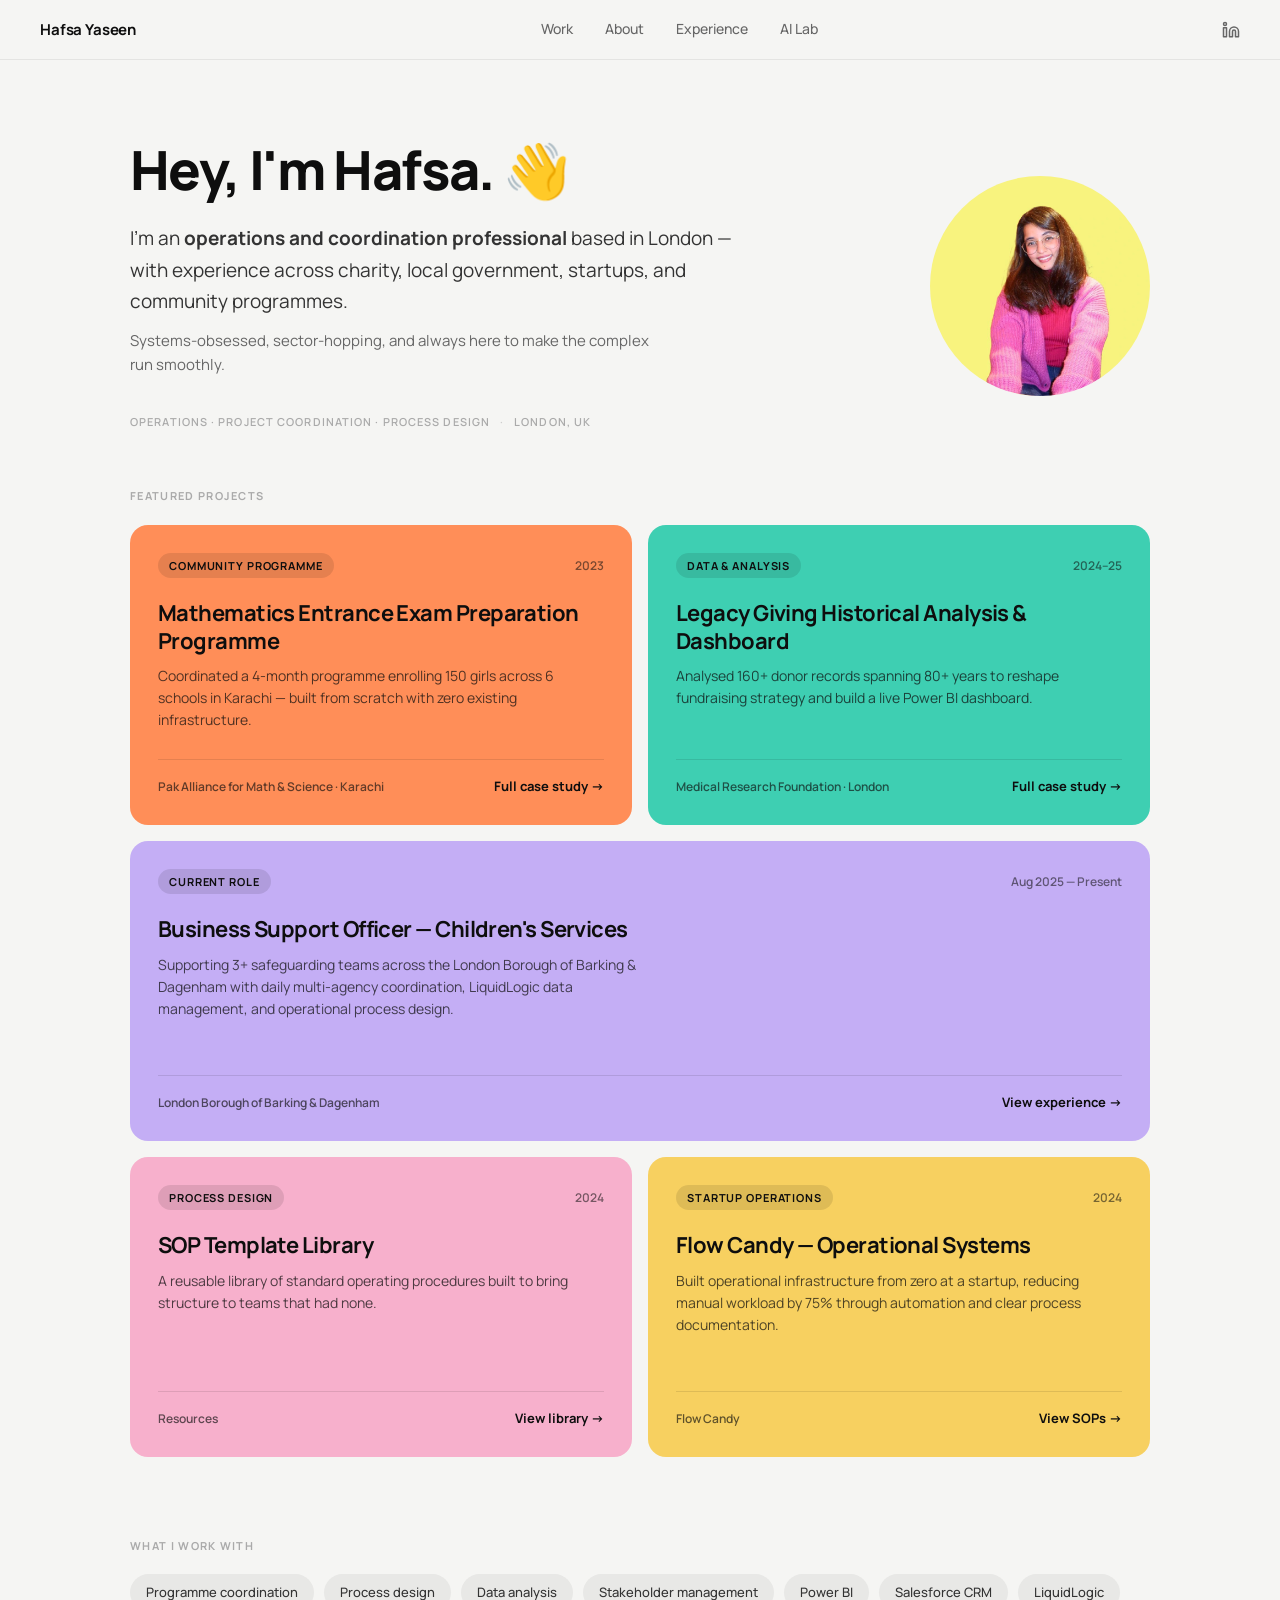
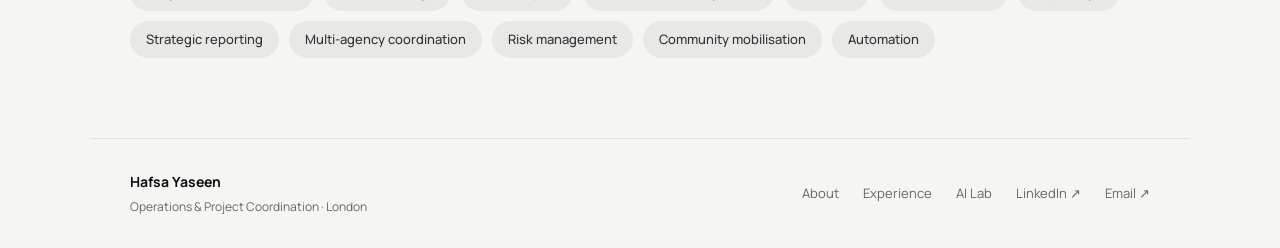
==== index.html @ c568e9f1 "Initial portfolio commit" ====
<!DOCTYPE html>
<html lang="en">
<head>
  <meta charset="UTF-8">
  <meta name="viewport" content="width=device-width, initial-scale=1.0">
  <title>Hafsa Yaseen — Operations & Project Coordination</title>
  <link rel="preconnect" href="https://fonts.googleapis.com">
  <link rel="preconnect" href="https://fonts.gstatic.com" crossorigin>
  <link href="https://fonts.googleapis.com/css2?family=Manrope:wght@300;400;500;600;700;800&display=swap" rel="stylesheet">
  <link rel="stylesheet" href="style.css">
</head>
<body>

<!-- NAV -->
<nav class="nav">
  <a class="nav-logo" href="/">Hafsa Yaseen</a>
  <div class="nav-center">
    <a href="#work" class="nav-link">Work</a>
    <a href="about.html" class="nav-link">About</a>
    <a href="experience.html" class="nav-link">Experience</a>
    <a href="ai-projects.html" class="nav-link">AI Lab</a>
  </div>
  <div class="nav-right">
    <a class="nav-icon" href="https://www.linkedin.com/in/-hafsa-yaseen/" target="_blank" rel="noopener" aria-label="LinkedIn">
      <svg width="18" height="18" viewBox="0 0 24 24" fill="none" stroke="currentColor" stroke-width="2" stroke-linecap="round" stroke-linejoin="round">
        <path d="M16 8a6 6 0 0 1 6 6v7h-4v-7a2 2 0 0 0-2-2 2 2 0 0 0-2 2v7h-4v-7a6 6 0 0 1 6-6z"/>
        <rect x="2" y="9" width="4" height="12"/>
        <circle cx="4" cy="4" r="2"/>
      </svg>
    </a>
  </div>
</nav>

<main>

  <!-- HERO -->
  <section class="hero">
    <div class="hero-text">
      <h1 class="hero-hi">Hey, I'm Hafsa. <span class="hero-wave">👋</span></h1>
      <p class="hero-lead">
        I'm an <strong>operations and coordination professional</strong> based in London — with experience across charity, local government, startups, and community programmes.
      </p>
      <p class="hero-tagline">
        Systems-obsessed, sector-hopping, and always here to make the complex run smoothly.
      </p>
      <div class="hero-meta">
        <span>Operations · Project Coordination · Process Design</span>
        <span class="hero-dot">·</span>
        <span>London, UK</span>
      </div>
    </div>
    <div class="hero-photo-wrap">
      <img src="hafsa.jpg" alt="Hafsa Yaseen" class="hero-photo">
    </div>
  </section>

  <!-- WORK -->
  <section class="work" id="work">
    <p class="section-eyebrow">Featured Projects</p>
    <div class="proj-grid">

      <!-- 1: Maths Programme -->
      <a class="pc pc--orange" href="portfolio-document.html" target="_blank">
        <div class="pc-head">
          <span class="pc-badge">Community programme</span>
          <span class="pc-year">2023</span>
        </div>
        <div class="pc-body">
          <h2 class="pc-title">Mathematics Entrance Exam Preparation Programme</h2>
          <p class="pc-desc">Coordinated a 4-month programme enrolling 150 girls across 6 schools in Karachi — built from scratch with zero existing infrastructure.</p>
        </div>
        <div class="pc-foot">
          <span class="pc-org">Pak Alliance for Math &amp; Science · Karachi</span>
          <span class="pc-arrow">Full case study →</span>
        </div>
      </a>

      <!-- 2: Legacy Giving -->
      <a class="pc pc--teal" href="portfolio-legacy-giving.html" target="_blank">
        <div class="pc-head">
          <span class="pc-badge">Data &amp; analysis</span>
          <span class="pc-year">2024–25</span>
        </div>
        <div class="pc-body">
          <h2 class="pc-title">Legacy Giving Historical Analysis &amp; Dashboard</h2>
          <p class="pc-desc">Analysed 160+ donor records spanning 80+ years to reshape fundraising strategy and build a live Power BI dashboard.</p>
        </div>
        <div class="pc-foot">
          <span class="pc-org">Medical Research Foundation · London</span>
          <span class="pc-arrow">Full case study →</span>
        </div>
      </a>

      <!-- 3: BSO — full width, featured -->
      <a class="pc pc--purple pc--wide" href="experience.html" target="_blank">
        <div class="pc-head">
          <span class="pc-badge">Current role</span>
          <span class="pc-year">Aug 2025 — Present</span>
        </div>
        <div class="pc-body">
          <h2 class="pc-title">Business Support Officer — Children's Services</h2>
          <p class="pc-desc">Supporting 3+ safeguarding teams across the London Borough of Barking &amp; Dagenham with daily multi-agency coordination, LiquidLogic data management, and operational process design.</p>
        </div>
        <div class="pc-foot">
          <span class="pc-org">London Borough of Barking &amp; Dagenham</span>
          <span class="pc-arrow">View experience →</span>
        </div>
      </a>

      <!-- 4: SOP Templates -->
      <a class="pc pc--rose" href="sop-templates.html" target="_blank">
        <div class="pc-head">
          <span class="pc-badge">Process design</span>
          <span class="pc-year">2024</span>
        </div>
        <div class="pc-body">
          <h2 class="pc-title">SOP Template Library</h2>
          <p class="pc-desc">A reusable library of standard operating procedures built to bring structure to teams that had none.</p>
        </div>
        <div class="pc-foot">
          <span class="pc-org">Resources</span>
          <span class="pc-arrow">View library →</span>
        </div>
      </a>

      <!-- 5: Flow Candy -->
      <a class="pc pc--yellow" href="flowcandy-sops.html" target="_blank">
        <div class="pc-head">
          <span class="pc-badge">Startup operations</span>
          <span class="pc-year">2024</span>
        </div>
        <div class="pc-body">
          <h2 class="pc-title">Flow Candy — Operational Systems</h2>
          <p class="pc-desc">Built operational infrastructure from zero at a startup, reducing manual workload by 75% through automation and clear process documentation.</p>
        </div>
        <div class="pc-foot">
          <span class="pc-org">Flow Candy</span>
          <span class="pc-arrow">View SOPs →</span>
        </div>
      </a>

    </div>
  </section>

  <!-- SKILLS -->
  <section class="skills-strip">
    <p class="section-eyebrow">What I work with</p>
    <div class="skills-row">
      <span class="skill-pill">Programme coordination</span>
      <span class="skill-pill">Process design</span>
      <span class="skill-pill">Data analysis</span>
      <span class="skill-pill">Stakeholder management</span>
      <span class="skill-pill">Power BI</span>
      <span class="skill-pill">Salesforce CRM</span>
      <span class="skill-pill">LiquidLogic</span>
      <span class="skill-pill">Strategic reporting</span>
      <span class="skill-pill">Multi-agency coordination</span>
      <span class="skill-pill">Risk management</span>
      <span class="skill-pill">Community mobilisation</span>
      <span class="skill-pill">Automation</span>
    </div>
  </section>

</main>

<!-- FOOTER -->
<footer class="site-footer">
  <div class="footer-l">
    <span class="footer-name">Hafsa Yaseen</span>
    <span class="footer-role">Operations &amp; Project Coordination · London</span>
  </div>
  <div class="footer-r">
    <a href="about.html">About</a>
    <a href="experience.html">Experience</a>
    <a href="ai-projects.html">AI Lab</a>
    <a href="https://www.linkedin.com/in/-hafsa-yaseen/" target="_blank" rel="noopener">LinkedIn ↗</a>
    <a href="mailto:hafsayaseen@gmail.com">Email ↗</a>
  </div>
</footer>

</body>
</html>
---- style.css ----
*, *::before, *::after { box-sizing: border-box; margin: 0; padding: 0; }

:root {
  --bg: #f5f5f3;
  --black: #0e0e0e;
  --mid: #666;
  --light: #aaa;
  --nav-h: 60px;
}

body {
  font-family: 'Manrope', sans-serif;
  background: var(--bg);
  color: var(--black);
  font-size: 15px;
  line-height: 1.6;
  -webkit-font-smoothing: antialiased;
}

a { text-decoration: none; color: inherit; }

/* ── NAV ── */
.nav {
  position: sticky;
  top: 0;
  z-index: 100;
  height: var(--nav-h);
  background: var(--bg);
  display: flex;
  align-items: center;
  justify-content: space-between;
  padding: 0 40px;
  border-bottom: 1px solid rgba(0,0,0,0.07);
}

.nav-logo {
  font-weight: 700;
  font-size: 15px;
  letter-spacing: -0.01em;
  color: var(--black);
}

.nav-center {
  display: flex;
  gap: 32px;
}

.nav-link {
  font-size: 14px;
  font-weight: 500;
  color: var(--mid);
  transition: color 0.18s;
}
.nav-link:hover { color: var(--black); }

.nav-right {
  display: flex;
  gap: 16px;
  align-items: center;
}

.nav-icon {
  color: var(--mid);
  transition: color 0.18s;
  display: flex;
  align-items: center;
}
.nav-icon:hover { color: var(--black); }

/* ── SHARED LABELS ── */
.page-label,
.section-label,
.sec-label,
.section-eyebrow {
  font-size: 11px;
  font-weight: 700;
  text-transform: uppercase;
  letter-spacing: 0.12em;
  color: var(--light);
  margin-bottom: 20px;
}

/* ── DIVIDER ── */
.divider { height: 1px; background: rgba(0,0,0,0.08); margin: 48px 0; }

/* ── FOOTER ── */
.site-footer {
  border-top: 1px solid rgba(0,0,0,0.08);
  display: flex;
  align-items: center;
  justify-content: space-between;
  padding: 32px 40px;
  max-width: 1100px;
  margin: 0 auto;
}

.footer-l {
  display: flex;
  flex-direction: column;
  gap: 4px;
}

.footer-name {
  font-size: 14px;
  font-weight: 700;
}

.footer-role {
  font-size: 12px;
  color: var(--mid);
}

.footer-r {
  display: flex;
  gap: 24px;
  font-size: 13px;
  color: var(--mid);
}

.footer-r a { transition: color 0.18s; }
.footer-r a:hover { color: var(--black); }

/* ── HERO ── */
.hero {
  max-width: 1100px;
  margin: 0 auto;
  padding: 80px 40px 56px;
  display: flex;
  align-items: center;
  gap: 64px;
}

.hero-text {
  flex: 1;
  min-width: 0;
}

.hero-photo-wrap {
  flex-shrink: 0;
}

.hero-photo {
  width: 220px;
  height: 220px;
  border-radius: 50%;
  object-fit: cover;
  object-position: center top;
  display: block;
}

.hero-hi {
  font-size: clamp(34px, 5vw, 54px);
  font-weight: 800;
  letter-spacing: -0.03em;
  line-height: 1.1;
  margin-bottom: 24px;
}

.hero-wave {
  display: inline-block;
  animation: wave 2.5s ease-in-out infinite;
  transform-origin: 70% 70%;
}

@keyframes wave {
  0%, 100% { transform: rotate(0deg); }
  20%       { transform: rotate(20deg); }
  40%       { transform: rotate(-10deg); }
  60%       { transform: rotate(14deg); }
  80%       { transform: rotate(-8deg); }
}

.hero-lead {
  font-size: clamp(16px, 2.2vw, 19px);
  font-weight: 400;
  color: #333;
  max-width: 620px;
  margin-bottom: 12px;
  line-height: 1.65;
}

.hero-lead strong { font-weight: 700; }

.hero-tagline {
  font-size: 15px;
  color: var(--mid);
  max-width: 540px;
  margin-bottom: 36px;
}

.hero-meta {
  display: flex;
  align-items: center;
  gap: 10px;
  font-size: 11px;
  color: var(--light);
  font-weight: 600;
  text-transform: uppercase;
  letter-spacing: 0.1em;
}
.hero-dot { opacity: 0.5; }

/* ── WORK SECTION ── */
.work {
  max-width: 1100px;
  margin: 0 auto;
  padding: 0 40px 80px;
}

/* ── PROJECT GRID ── */
.proj-grid {
  display: grid;
  grid-template-columns: repeat(2, 1fr);
  gap: 16px;
}

/* ── PROJECT CARD ── */
.pc {
  display: flex;
  flex-direction: column;
  border-radius: 18px;
  padding: 28px;
  min-height: 300px;
  cursor: pointer;
  transition: transform 0.2s ease, box-shadow 0.2s ease;
  text-decoration: none;
  color: #0e0e0e;
}

.pc:hover {
  transform: translateY(-5px);
  box-shadow: 0 20px 56px rgba(0,0,0,0.13);
}

.pc--orange { background: #ff8e58; }
.pc--teal   { background: #3ecfb2; }
.pc--purple { background: #c4aef5; }
.pc--rose   { background: #f7b0cc; }
.pc--yellow { background: #f7d060; }

.pc--wide { grid-column: 1 / -1; }

.pc-head {
  display: flex;
  align-items: center;
  justify-content: space-between;
}

.pc-badge {
  font-size: 11px;
  font-weight: 700;
  text-transform: uppercase;
  letter-spacing: 0.08em;
  background: rgba(0,0,0,0.1);
  padding: 4px 11px;
  border-radius: 100px;
}

.pc-year {
  font-size: 12px;
  font-weight: 600;
  opacity: 0.55;
}

.pc-body {
  flex: 1;
  padding: 22px 0 18px;
}

.pc-title {
  font-size: clamp(18px, 2vw, 22px);
  font-weight: 700;
  letter-spacing: -0.025em;
  line-height: 1.25;
  margin-bottom: 10px;
}

.pc-desc {
  font-size: 14px;
  line-height: 1.58;
  opacity: 0.72;
  max-width: 500px;
}

.pc-foot {
  display: flex;
  align-items: center;
  justify-content: space-between;
  padding-top: 16px;
  border-top: 1px solid rgba(0,0,0,0.1);
  margin-top: auto;
}

.pc-org {
  font-size: 12px;
  font-weight: 600;
  opacity: 0.65;
}

.pc-arrow {
  font-size: 13px;
  font-weight: 700;
}

/* ── SKILLS STRIP ── */
.skills-strip {
  max-width: 1100px;
  margin: 0 auto;
  padding: 0 40px 80px;
}

.skills-row {
  display: flex;
  flex-wrap: wrap;
  gap: 10px;
}

.skill-pill {
  font-size: 13px;
  font-weight: 500;
  padding: 8px 16px;
  border-radius: 100px;
  background: #e8e8e6;
  color: #333;
}

/* ── RESPONSIVE ── */
@media (max-width: 800px) {
  .nav { padding: 0 20px; }
  .nav-center { gap: 20px; }
  .hero { padding: 48px 20px 36px; flex-direction: column-reverse; gap: 32px; }
  .hero-photo { width: 140px; height: 140px; }
  .work { padding: 0 20px 60px; }
  .proj-grid { grid-template-columns: 1fr; }
  .pc--wide { grid-column: 1; }
  .skills-strip { padding: 0 20px 60px; }
  .site-footer { flex-direction: column; align-items: flex-start; gap: 20px; padding: 24px 20px; }
  .footer-r { flex-wrap: wrap; gap: 16px; }
}
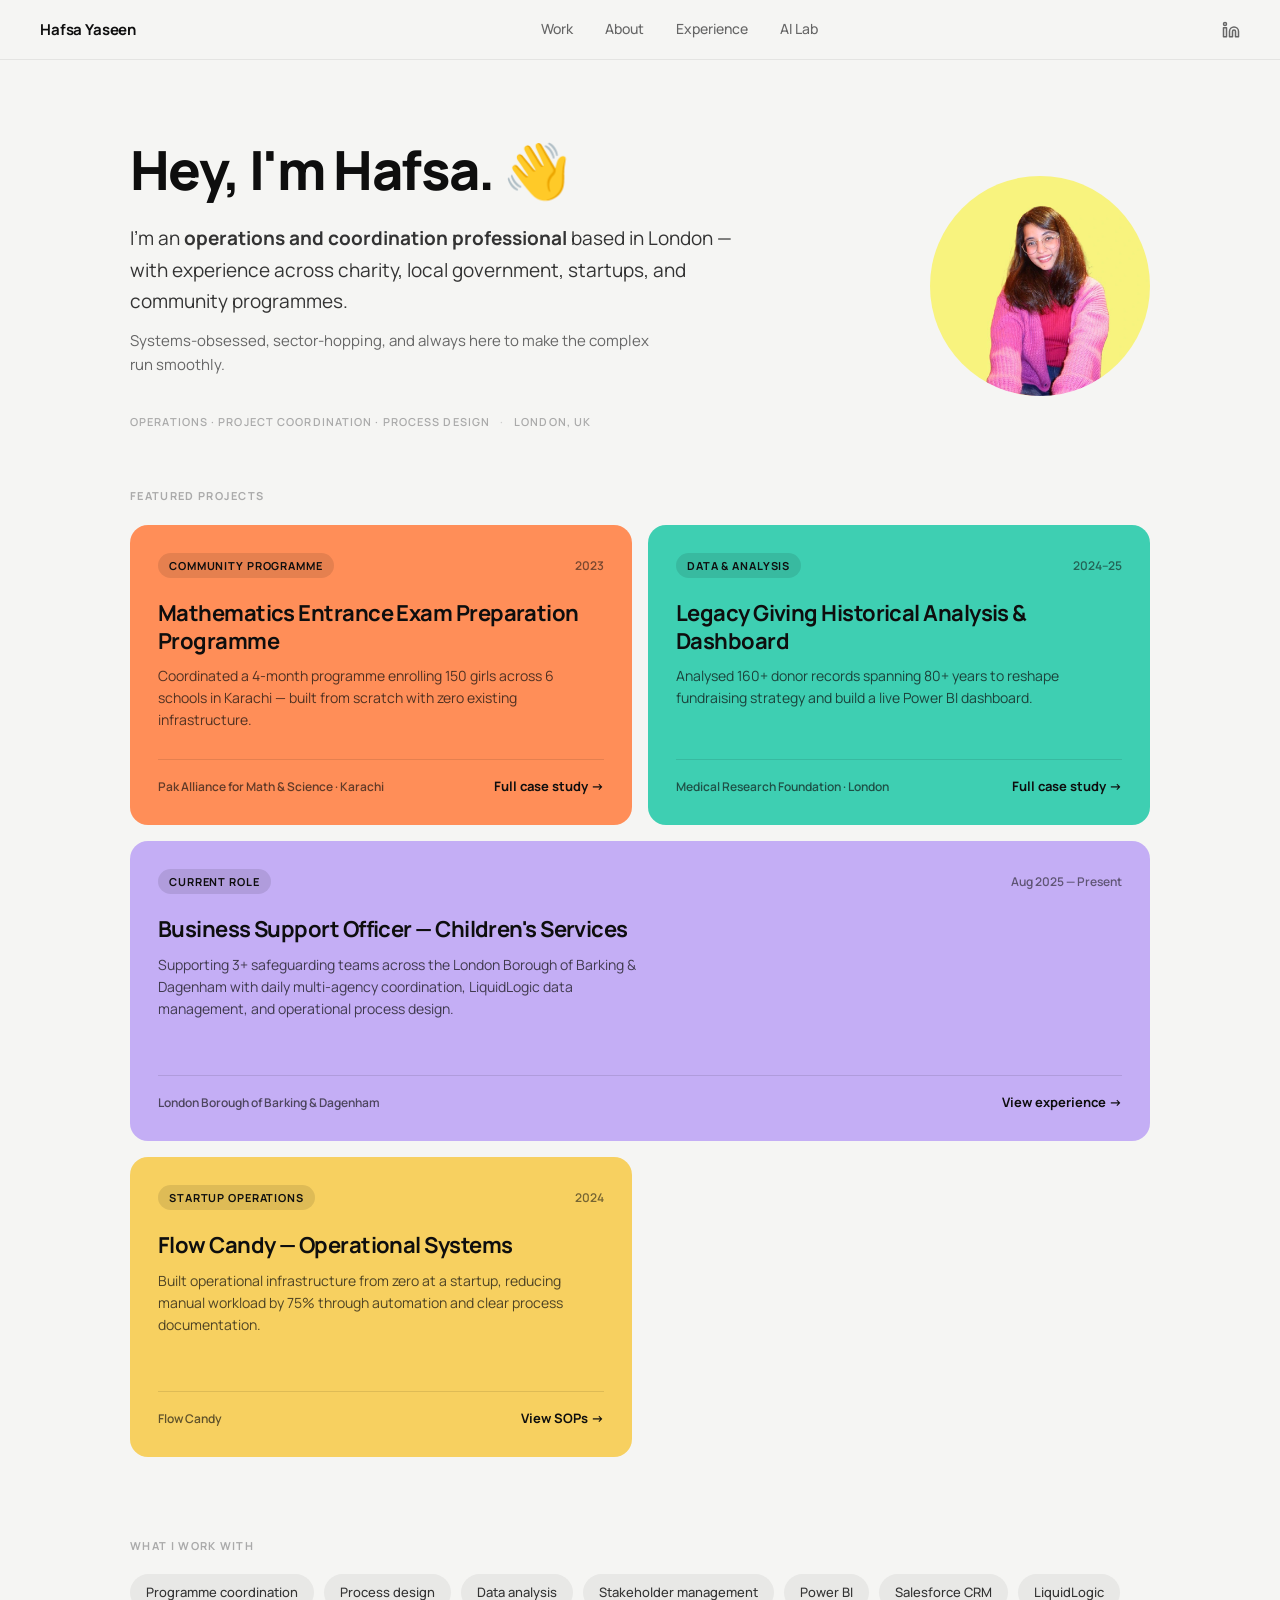
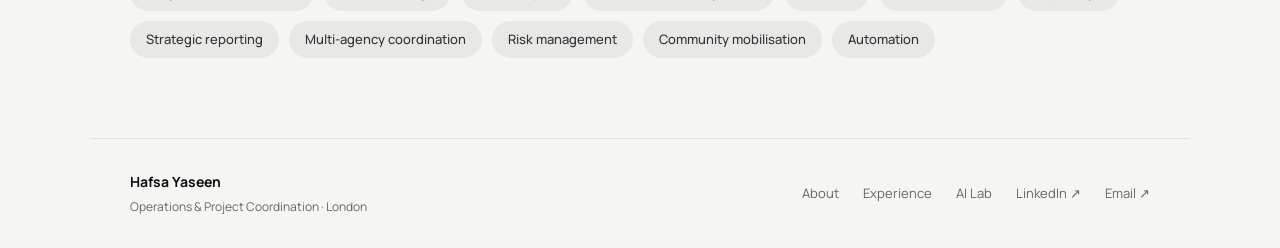
==== commit da2cc6d1: "Merge SOP templates into Flow Candy case study, remove separate SOP card" ====
--- a/index.html
+++ b/index.html
@@ -107,23 +107,7 @@
         </div>
       </a>
 
-      <!-- 4: SOP Templates -->
-      <a class="pc pc--rose" href="sop-templates.html" target="_blank">
-        <div class="pc-head">
-          <span class="pc-badge">Process design</span>
-          <span class="pc-year">2024</span>
-        </div>
-        <div class="pc-body">
-          <h2 class="pc-title">SOP Template Library</h2>
-          <p class="pc-desc">A reusable library of standard operating procedures built to bring structure to teams that had none.</p>
-        </div>
-        <div class="pc-foot">
-          <span class="pc-org">Resources</span>
-          <span class="pc-arrow">View library →</span>
-        </div>
-      </a>
-
-      <!-- 5: Flow Candy -->
+      <!-- 4: Flow Candy -->
       <a class="pc pc--yellow" href="flowcandy-sops.html" target="_blank">
         <div class="pc-head">
           <span class="pc-badge">Startup operations</span>
